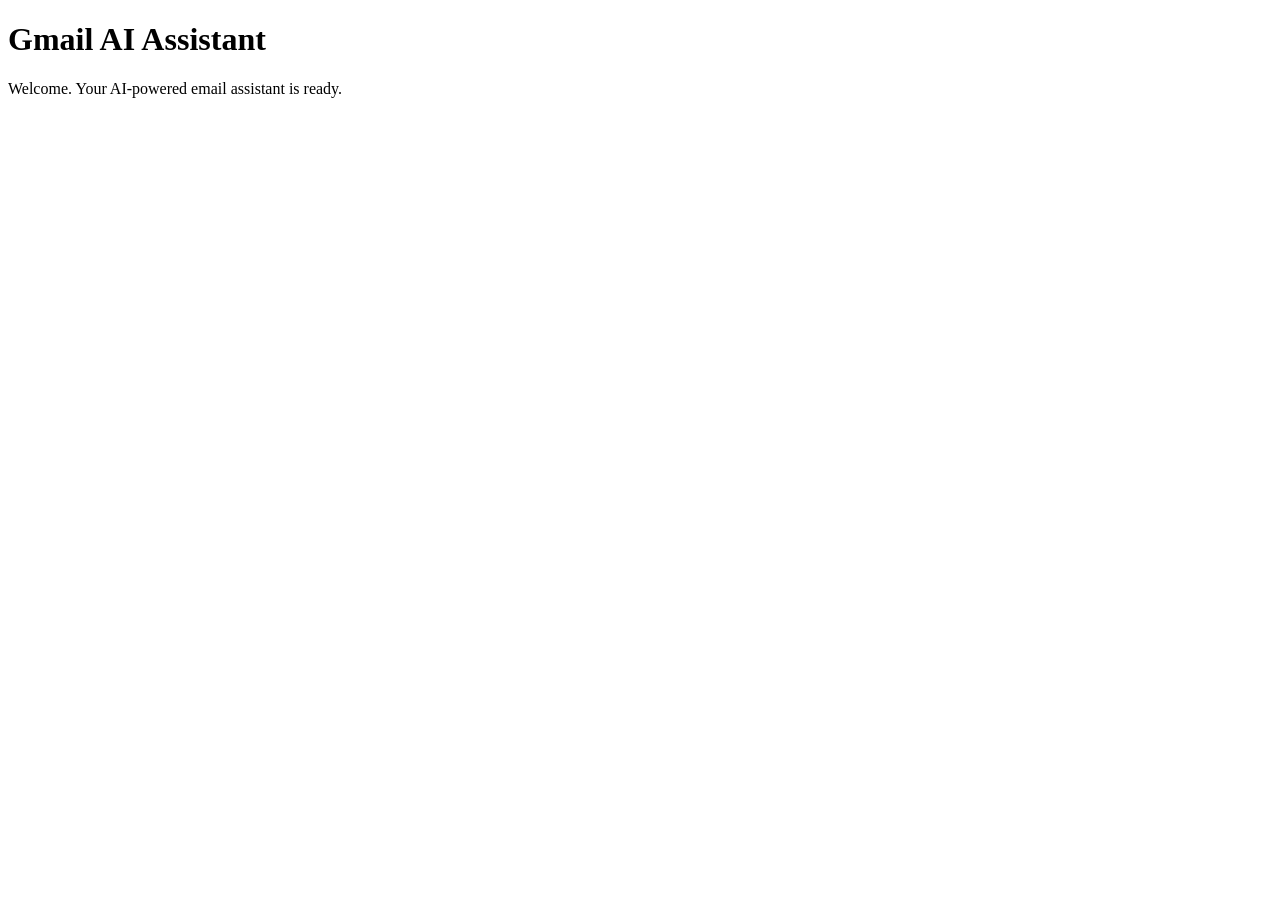
==== templates/index.html @ cd98c37f "Initial commit — Flask foundation and project structure" ====
<!DOCTYPE html>
<html lang="en">
<head>
    <!-- Page metadata — not visible to the user -->
    <meta charset="UTF-8">
    <meta name="viewport" content="width=device-width, initial-scale=1.0">
    <title>Gmail AI Assistant</title>
</head>
<body>
    <!-- Main visible content -->
    <h1>Gmail AI Assistant</h1>
    <p>Welcome. Your AI-powered email assistant is ready.</p>
</body>
</html>
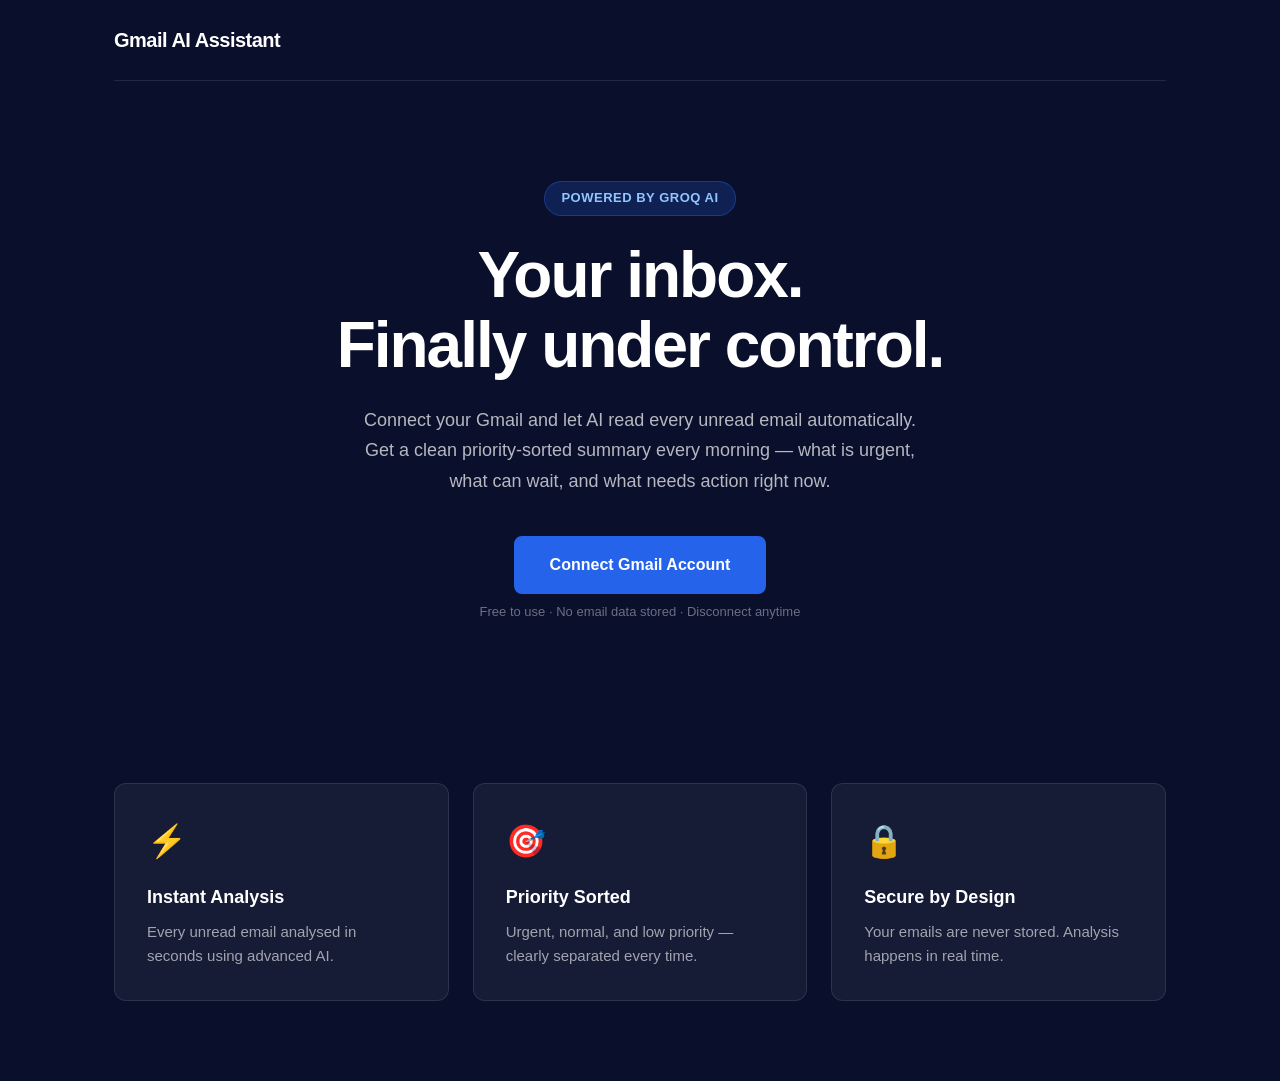
==== commit 64ab2edb: "Add Professional landing page ui with css Styling" ====
--- a/templates/index.html
+++ b/templates/index.html
@@ -5,10 +5,50 @@
     <meta charset="UTF-8">
     <meta name="viewport" content="width=device-width, initial-scale=1.0">
     <title>Gmail AI Assistant</title>
+    <link rel="stylesheet" href="/static/style.css">
 </head>
 <body>
-    <!-- Main visible content -->
-    <h1>Gmail AI Assistant</h1>
-    <p>Welcome. Your AI-powered email assistant is ready.</p>
+    <!-- Main wrapper — centers everything on the page -->
+    <div class="container">
+
+        <!-- Header section — logo and navigation -->
+        <header class="header">
+            <div class="logo">Gmail AI Assistant</div>
+        </header>
+
+        <!-- Hero section — main message and call to action -->
+        <section class="hero">
+            <div class="hero-badge">Powered by Groq AI</div>
+            <h1 class="hero-title">Your inbox.<br>Finally under control.</h1>
+            <p class="hero-subtitle">
+                Connect your Gmail and let AI read every unread email automatically.
+                Get a clean priority-sorted summary every morning — 
+                what is urgent, what can wait, and what needs action right now.
+            </p>
+            <a href="#" class="btn-primary">Connect Gmail Account</a>
+            <p class="hero-note">Free to use · No email data stored · Disconnect anytime</p>
+        </section>
+
+        <!-- Features section — three key benefits -->
+        <section class="features">
+            <div class="feature-card">
+                <div class="feature-icon">⚡</div>
+                <h3>Instant Analysis</h3>
+                <p>Every unread email analysed in seconds using advanced AI.</p>
+            </div>
+            <div class="feature-card">
+                <div class="feature-icon">🎯</div>
+                <h3>Priority Sorted</h3>
+                <p>Urgent, normal, and low priority — clearly separated every time.</p>
+            </div>
+            <div class="feature-card">
+                <div class="feature-icon">🔒</div>
+                <h3>Secure by Design</h3>
+                <p>Your emails are never stored. Analysis happens in real time.</p>
+            </div>
+        </section>
+
+    </div>
 </body>
+    
 </html>
--- a/static/style.css
+++ b/static/style.css
@@ -0,0 +1,151 @@
+/* ============================================
+   GLOBAL STYLES — applies to the entire page
+   ============================================ */
+
+/* Remove default browser spacing and use border-box sizing */
+* {
+    margin: 0;
+    padding: 0;
+    box-sizing: border-box;
+}
+
+/* Body — sets the foundation for the entire page */
+body {
+    background-color: #0A0F2C;
+    color: #FFFFFF;
+    font-family: -apple-system, BlinkMacSystemFont, 'Segoe UI', sans-serif;
+    line-height: 1.6;
+    min-height: 100vh;
+}
+
+/* Container — centers content and limits width for better readability */
+.container {
+    max-width: 1100px;
+    margin: 0 auto;
+    padding: 0 24px;
+    
+}
+
+/* Header — styles the main title */
+.header {
+    padding : 24px 0;
+    border-bottom: 1px solid rgba(255, 255, 255, 0.1);
+}
+
+/* logo — styles the logo image */
+.logo {
+    font-size: 20px;
+    font-weight: 700;
+    color: #FFFFFF;
+    letter-spacing: -0.5px;
+}
+
+/*hero section — styles the main content area */
+.hero {
+    text-align: center;
+    padding: 100px 0 80px;
+    max-width: 700px;
+    margin: 0 auto;
+}
+
+/* hero badge - badge above the headline */
+.hero-badge {
+    display: inline-block;
+    background-color: rgba(37,99,235,0.2);
+    color: #93C5FD;
+    font-size: 13px;
+    font-weight: 600;
+    padding: 6px 16px;
+    border-radius: 100px;
+    border: 1px solid rgba(37,99,235,0.4);
+    margin-bottom: 24px;
+    letter-spacing: 0.5px;
+    text-transform: uppercase;
+}
+
+/* hero headline — styles the main headline */
+.hero-title {
+    font-size: 64px;
+    font-weight: 800;
+    line-height: 1.1;
+    letter-spacing: -2px;
+    margin-bottom: 24px;
+    color:#FFFFFF;
+}
+
+/* hero subtitle — styles the supporting text below the headline */
+.hero-subtitle {
+    font-size: 18px;
+    color: rgba(255,255,255,0.7);
+    line-height: 1.7;
+    margin-bottom: 40px;
+    max-width: 560px;
+    margin-left: auto;
+    margin-right: auto;
+}
+
+/* priimary button — styles the main call-to-action button */
+.btn-primary {
+    display: inline-block;
+    background-color: #2563EB;
+    color: #FFFFFF;
+    font-size: 16px;
+    font-weight: 600;
+    padding : 16px 36px;
+    border-radius: 8px;
+    text-decoration: none;
+    transition: background-color 0.2s ease, transform 0.2s ease;
+    cursor: pointer;
+}
+/* Button hover effect */
+.btn-primary:hover {
+    background-color: #1D4ED8;
+    transform: translateY(-2px);
+}
+
+/* small note below the button */
+.hero-note {
+    font-size: 13px;
+    color: rgba(255,255,255,0.4);
+    margin-top: 8px;
+}
+
+/* feature section — styles the area showcasing key features */
+.features {
+    display: grid;
+    grid-template-columns: repeat(3, 1fr);
+    gap: 24px;
+    padding : 80px 0;
+}
+
+/* feature card — styles each individual feature box */
+.feature-card {
+    background-color: rgba(255, 255, 255, 0.05);
+    border: 1px solid rgba(255, 255, 255, 0.1);
+    border-radius: 12px;
+    padding: 32px;
+    transition: transform 0.2s ease, border-color 0.2s ease;
+}
+/* feature card hover effect */
+.feature-card:hover {
+    transform: translateY(-4px);
+    border-color: rgba(37,99,235,0.5);
+}
+/*feature icon — styles the icon at the top of each feature card */
+.feature-icon {
+    font-size: 32px;
+    margin-bottom: 16px;
+}
+/*card title — styles the title of each feature */
+.feature-card h3 {
+    font-size: 18px;
+    font-weight: 600;
+    color: #FFFFFF;
+    margin-bottom: 8px;
+}
+/* card description — styles the supporting text for each feature */
+.feature-card p {
+    font-size: 15px;
+    color: rgba(255,255,255,0.6);
+    line-height: 1.6;
+}
